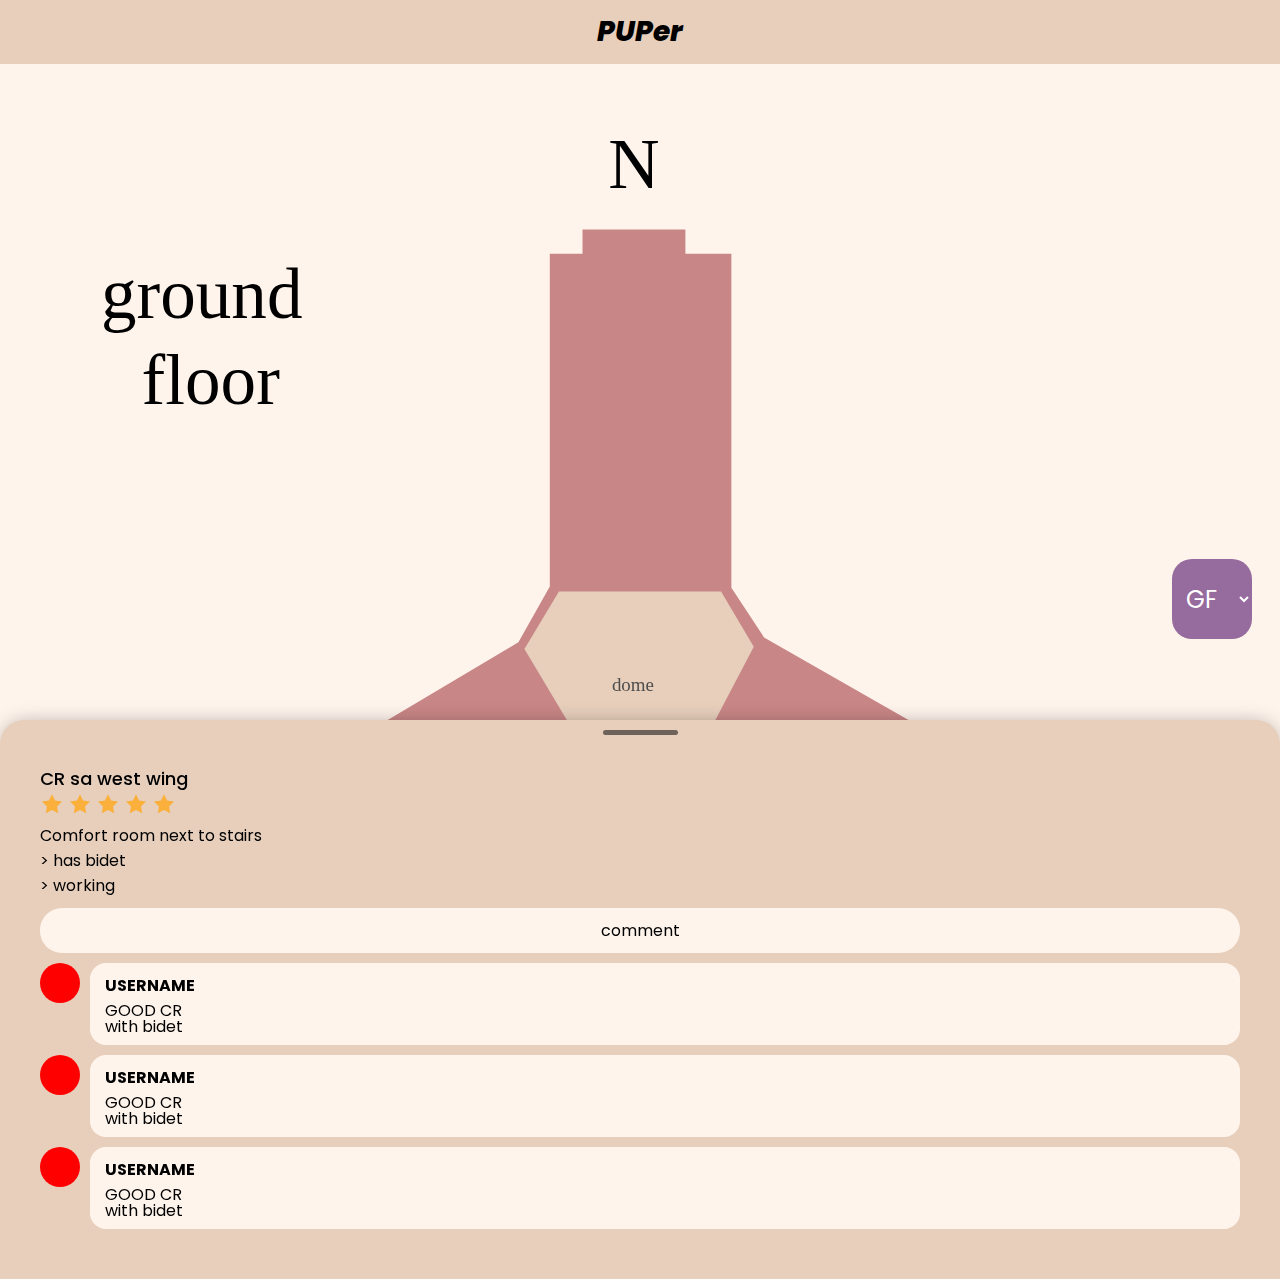
==== homepage.html @ 57a533b7 "html update" ====
﻿<!DOCTYPE html>
<html lang="en">
<head>
    <meta http-equiv="Content-Security-Policy" content="upgrade-insecure-requests">
    <meta charset="UTF-8">
    <meta http-equiv="X-UA-Compatible" content="IE=edge">
    <meta name="viewport" content="width=device-width, initial-scale=1.0">
    <title>PUPer</title>
    <link rel="stylesheet" href="css/style.css">
    <link rel="stylesheet" href="css/homepage.css">
</head>
<body>
    <div class="head sticky">
        <div class="logo">PUPer</div>
    </div>
    <div class="map flex-parent">
        <div>
            <div class="map-img">
                <img id="preview" src="images/map1.svg"  alt="map">
            </div>
        </div>

    </div>
    <div class="floor-selector-parent">
        <select class="floor-selector" onchange="document.getElementById('preview').src = this.value">
            <option value="images/map1.svg" selected>GF</option>
            <option value="images/map2.svg">2nd</option>
            <option value="images/map3.svg">3rd</option>
            <option value="images/map4.svg">4th</option>
            <option value="images/map5.svg">5th</option>
            <option value="images/map6.svg">6th</option>
        </select>
    </div>
    <div class="bottom sheet">
        
        <div class="line"></div>
        <div class="title">
            CR sa west wing
        </div>
        <div class="rating">
            <img src="images/star.svg" alt="star" height="24px">
            <img src="images/star.svg" alt="star" height="24px">
            <img src="images/star.svg" alt="star" height="24px">
            <img src="images/star.svg" alt="star" height="24px">
            <img src="images/star.svg" alt="star" height="24px">
        </div>
        <div class="description">
            Comfort room next to stairs
            <br>> has bidet
            <br>> working
        </div>
        <div class="comments">
            <div class="comment">
                comment
            </div>
            <div class="comment-user">
                <div class="profile"></div>
                <div class="comment-box">
                    <div>
                        <strong>
                            USERNAME
                        </strong> 
                    </div>
                    <div class="comment-txt">
                        GOOD CR
                        <br>with bidet
                    </div>
                </div>
            </div>
            <div class="comment-user">
                <div class="profile"></div>
                <div class="comment-box">
                    <div>
                        <strong>
                            USERNAME
                        </strong> 
                    </div>
                    <div class="comment-txt">
                        GOOD CR
                        <br>with bidet
                    </div>
                </div>
            </div>
            <div class="comment-user">
                <div class="profile"></div>
                <div class="comment-box">
                    <div>
                        <strong>
                            USERNAME
                        </strong> 
                    </div>
                    <div class="comment-txt">
                        GOOD CR
                        <br>with bidet
                    </div>
                </div>
            </div>
            <div class="padding"></div>
        </div>
    </div>
</body>
</html>
---- css/style.css ----
@import url('https://fonts.googleapis.com/css2?family=Poppins:ital,wght@0,400;0,500;1,900&display=swap');
* {
    border: 0;
    padding: 0;
    font-family: 'Poppins', sans-serif;

}

* h1 {
    font-weight: bolder;
    font-style: italic;
    font-size: 50pt;
    color: #2B2B2B;
}
* h2 {
    font-weight: 900;
    font-style: italic;
    padding-top: 10vh;
}
.bidet > h1{
        font-size: 35pt;
        text-align: center;
        padding: 10px 20px;
    }
.bidet > input {
        height: 100px;
        border-radius: 50%;
    }


/* align */
.left {
    /* width: 250px; */
    margin-left: auto; 
    margin-right: 0;
}
body {
    background-color: #E7CFBC;
    height: 100%;
    /* align-content: center; */
    padding-top: 12vh;
}
.flex-parent {
    display: flex;
    justify-content: center;
    align-items: center;
    /* align-content: space-between; */
    flex-direction: column;
    /* border-style: dashed; */
    gap: 10px;
    /* width: 500px; */
}
.sub {
    /* justify-content: left; */
    display: flex;
    align-self: start;
    /* align-content: ; */
    flex-direction: row;
}
.horizontal {
    flex-direction: row;
    width: 290px;
    /* padding-top: 20px; */
    justify-content: space-between;
}
.txt-input {
    width: 250px;
    height: 20px;
    border-radius: 20px;
    padding: 10px 20px;
    background-color: #FFF4EC;
}
.txt-input select {
    /* display: none; */
    /* height: 50px; */
    background-color: #ffffff00;
    width: 100%;
    padding: 0;
}
.button {
    /* height: 20px; */
    font-size: 16px;
    padding: 10px 20px;
    background-color: #C98686;
    color: #ffffff;
    border: 0;
    border-radius: 20px;
    transition-duration: 0.4s;
}
.button:hover {
    background-color: #4CAF50; /* Green */
    color: white;
    cursor: pointer;
}
.login {
    width: 100px;
    padding-right: 165px;
}
.next {
    width: 100px;
}
.not-button {
    background-color: #ffffff00;
    color: #2b2b2ba7;
}
.guest {
    font-size: 11pt;
    padding-top: 40px;
}
.highlight {
    color: #966B9D;
    text-decoration: none;
}
---- css/homepage.css ----
* {
    padding: 0;
    margin: 0;
}
body {
    background-color: #FFF4EC;
    padding: 0;
}
.head  {
    padding: 0;
    border: 0;
    margin: 0;
    background-color: #E7CFBC;
    height: 64px;
}
.sticky{
    top: 0;
    width: 100%;
    position: fixed;
}
.logo {
    font-size: 28px;
    font-weight: 800;
    font-style: italic;
    text-align: center;
    height: 100%;
    line-height: 64px;
}
.map {
    position: fixed;
    top: 64px;
    width: 100%;
    height: 80vh;
    justify-content:start;
}
.floor {
    margin-top: 10px;
    text-align: center;
    width: 100%;
}
.map-img {
    width: 100vw;
    max-height: 60vh;
}
.floor-selector-parent {
    display: flex;
    width: 100vw;
    justify-content: space-around;
    position: fixed;
    top: 64px;
    width: 100vw;
    height: 80vh;
    justify-content:start;
}
.floor-selector {
    width: 80px;
    height: 80px;
    line-height: 50px;
    border-radius: 20px;
    margin-top: 55vh;
    margin-left: auto;
    margin-right: 28px;
    padding: 10px;
    background-color: #966B9D;
    color: white;
    font-size: 24px;
}
.sheet {
    background-color: #E7CFBC;
    border-radius: 24px;
    border-bottom-left-radius: 0;
    border-bottom-right-radius: 0;
    padding: 0 40px;
}
.bottom {
    position: relative;
    margin-top: 80vh;
    height: 100%; 
    display: flex;
    flex-direction: column;
    align-items: flex-start;
    box-shadow: 0 0 20px -4px rgba(0, 0, 0, 0.338);
}
.line {
    background-color: rgba(0, 0, 0, 0.521);
    height: 5px;
    width: 75px;
    margin: 10px 0;
    border-radius: 5px;
    margin-left: auto;
    margin-right: auto;
}
.sheet .title {
    font-size: 18px;
    font-weight: 500;
    padding-top: 20px;
}
.comments {
    /* background-color: #966B9D; */
    width: 100%;
    margin-top: 10px;
}
.comment-user {
    display: flex;
    column-gap: 10px;
    row-gap: 10px;
    padding-top: 10px;
}
.comments .comment {
    width: 100%;
    text-align: center;
    background-color: #FFF4EC;
    padding: 10px 0;
    border-radius: 22px;
    flex-grow: 100;
}
.comment-user .profile {
    height: 40px;
    width: 40px;
    background-color: red;
    border-radius: 50%;
    flex-shrink: 0;
}
.comment-txt {
    line-height: 1rem;
    padding-top: 5px;
    flex-shrink: 2;
}
.comment-box {
    background-color: #FFF4EC;
    width: 100%;
    border-radius: 16px;
    padding: 10px 15px 10px 15px;
}
.padding {
    padding-bottom: 50px;
}
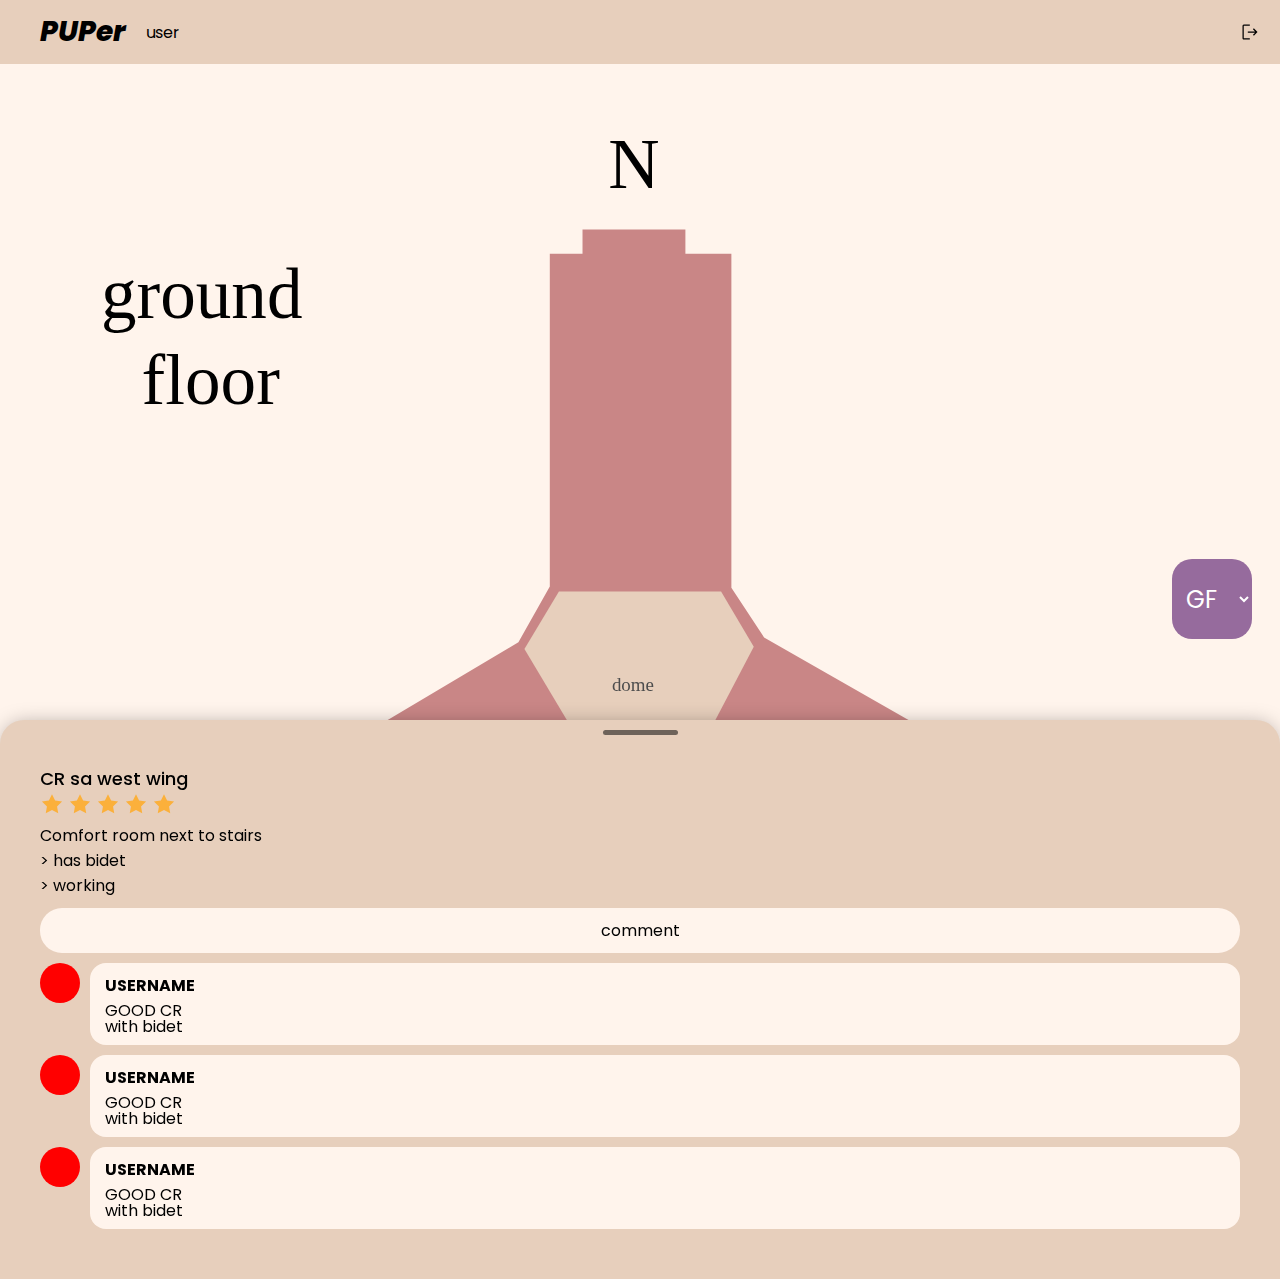
==== commit 5321bc97: "logout button fixed css button" ====
--- a/homepage.html
+++ b/homepage.html
@@ -9,9 +9,15 @@
     <link rel="stylesheet" href="css/style.css">
     <link rel="stylesheet" href="css/homepage.css">
 </head>
-<body>
+<body class="unselectable">
     <div class="head sticky">
         <div class="logo">PUPer</div>
+        <div class="user">user</div>
+        <div style="height: 20px; margin-left: auto; margin-right: 20px;">
+            <a href="index.html">
+                <img src="images/logout.svg" height="20px" alt="logout">
+            </a>
+        </div>
     </div>
     <div class="map flex-parent">
         <div>
--- a/css/style.css
+++ b/css/style.css
@@ -4,6 +4,14 @@
     padding: 0;
     font-family: 'Poppins', sans-serif;
 
+}
+.unselectable {
+    -webkit-touch-callout: none;
+    -webkit-user-select: none;
+    -khtml-user-select: none;
+    -moz-user-select: none;
+    -ms-user-select: none;
+    user-select: none;
 }
 
 * h1 {
@@ -95,6 +103,7 @@
 .login {
     width: 100px;
     padding-right: 165px;
+    background-color: #966B9D;
 }
 .next {
     width: 100px;
@@ -110,4 +119,16 @@
 .highlight {
     color: #966B9D;
     text-decoration: none;
+}
+.errorcheck {
+    color: white;
+    width: 290px;
+    text-align: center;
+    /* position: fixed; */
+    background-color: red;
+    margin: 0;
+    padding: 0;
+    border-radius: 50px;
+    font-size: .75rem;
+    font-weight: bold;
 }--- a/css/homepage.css
+++ b/css/homepage.css
@@ -2,6 +2,7 @@
     padding: 0;
     margin: 0;
 }
+
 body {
     background-color: #FFF4EC;
     padding: 0;
@@ -12,6 +13,9 @@
     margin: 0;
     background-color: #E7CFBC;
     height: 64px;
+    display: flex;
+    align-items: center;
+    justify-content: space-around;
 }
 .sticky{
     top: 0;
@@ -25,6 +29,11 @@
     text-align: center;
     height: 100%;
     line-height: 64px;
+    margin-left: 40px;
+}
+.user {
+    margin-left: 20px;
+    margin-right: auto;
 }
 .map {
     position: fixed;
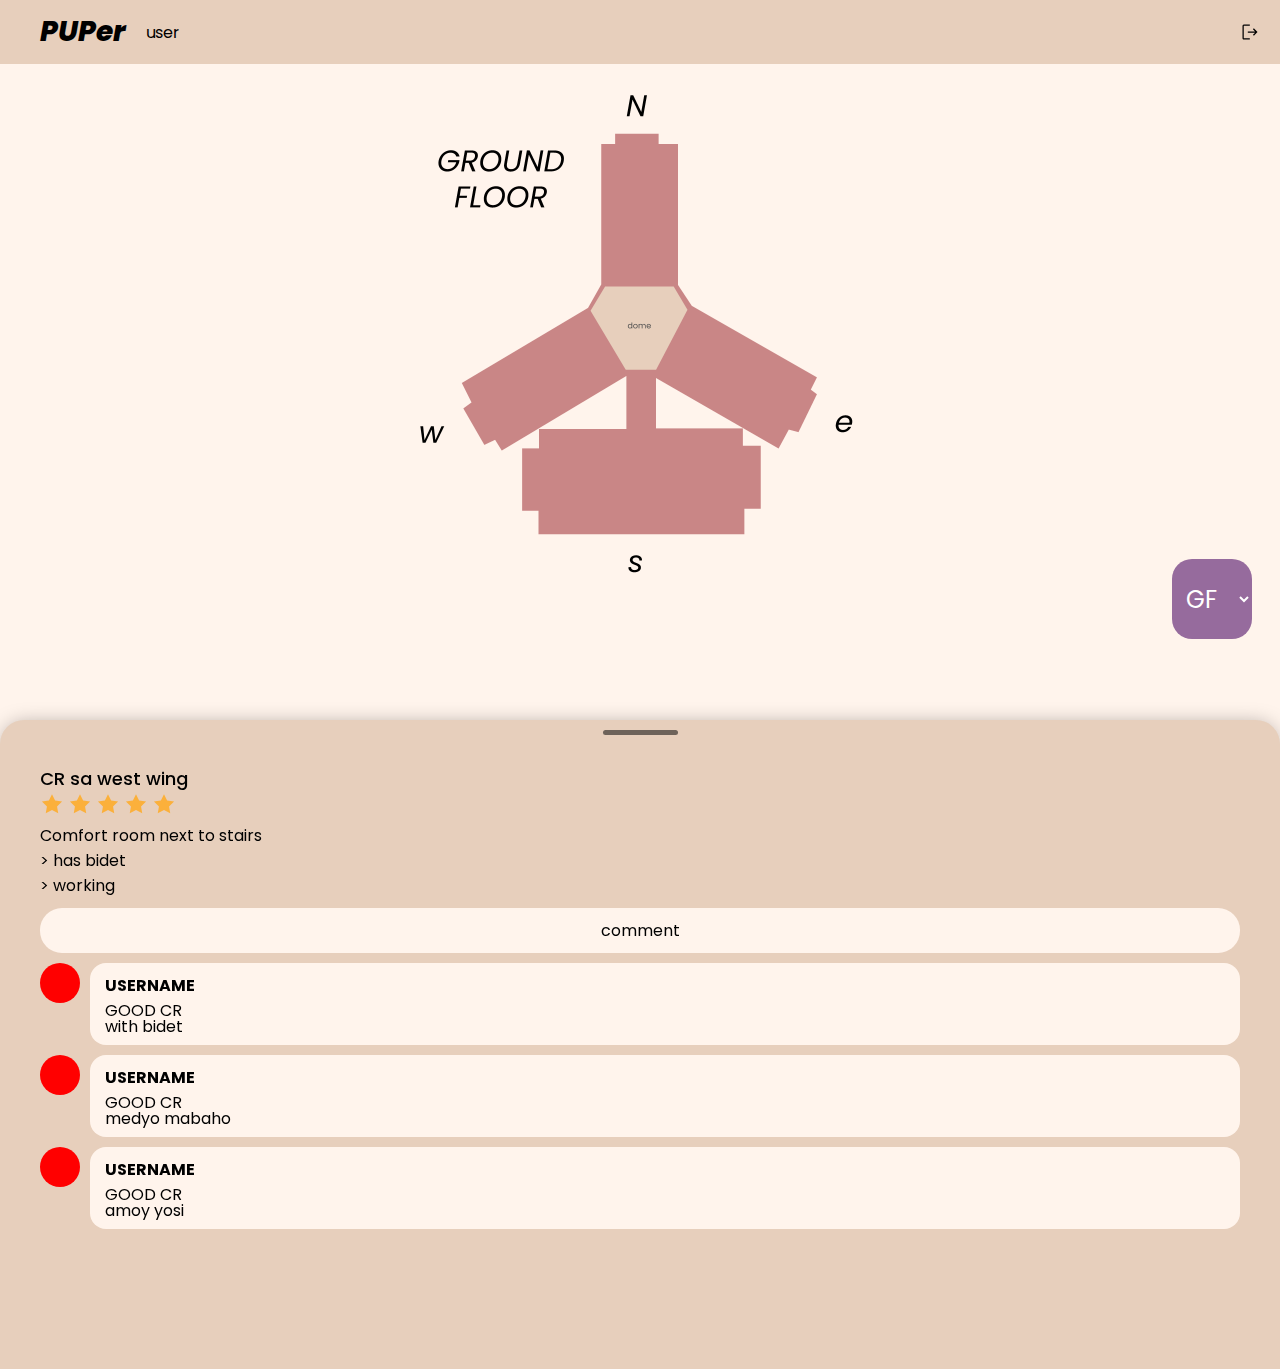
==== commit 0a3d0aab: "majoy" ====
--- a/homepage.html
+++ b/homepage.html
@@ -14,7 +14,7 @@
         <div class="logo">PUPer</div>
         <div class="user">user</div>
         <div style="height: 20px; margin-left: auto; margin-right: 20px;">
-            <a href="index.html">
+            <a href="/">
                 <img src="images/logout.svg" height="20px" alt="logout">
             </a>
         </div>
@@ -22,19 +22,19 @@
     <div class="map flex-parent">
         <div>
             <div class="map-img">
-                <img id="preview" src="images/map1.svg"  alt="map">
+                <img id="preview" src="images/map1.png"  alt="map">
             </div>
         </div>
 
     </div>
     <div class="floor-selector-parent">
         <select class="floor-selector" onchange="document.getElementById('preview').src = this.value">
-            <option value="images/map1.svg" selected>GF</option>
-            <option value="images/map2.svg">2nd</option>
-            <option value="images/map3.svg">3rd</option>
-            <option value="images/map4.svg">4th</option>
-            <option value="images/map5.svg">5th</option>
-            <option value="images/map6.svg">6th</option>
+            <option value="images/map1.png" selected>GF</option>
+            <option value="images/map2.png">2nd</option>
+            <option value="images/map3.png">3rd</option>
+            <option value="images/map4.png">4th</option>
+            <option value="images/map5.png">5th</option>
+            <option value="images/map6.png">6th</option>
         </select>
     </div>
     <div class="bottom sheet">
@@ -83,7 +83,7 @@
                     </div>
                     <div class="comment-txt">
                         GOOD CR
-                        <br>with bidet
+                        <br>medyo mabaho
                     </div>
                 </div>
             </div>
@@ -97,7 +97,7 @@
                     </div>
                     <div class="comment-txt">
                         GOOD CR
-                        <br>with bidet
+                        <br>amoy yosi
                     </div>
                 </div>
             </div>
--- a/css/style.css
+++ b/css/style.css
@@ -19,6 +19,12 @@
     font-style: italic;
     font-size: 50pt;
     color: #2B2B2B;
+    margin: 0;
+    line-height: 1;
+}
+h1.smaller{
+    font-size: 30pt;
+    padding-top: 40px;
 }
 * h2 {
     font-weight: 900;
@@ -29,6 +35,7 @@
         font-size: 35pt;
         text-align: center;
         padding: 10px 20px;
+        line-height: 1.25;
     }
 .bidet > input {
         height: 100px;
@@ -92,7 +99,7 @@
     background-color: #C98686;
     color: #ffffff;
     border: 0;
-    border-radius: 20px;
+    border-radius: 30px;
     transition-duration: 0.4s;
 }
 .button:hover {
@@ -102,8 +109,10 @@
 }
 .login {
     width: 100px;
-    padding-right: 165px;
+    padding-right: 130px;
     background-color: #966B9D;
+    text-align: center;
+    text-decoration: none;
 }
 .next {
     width: 100px;
@@ -125,10 +134,20 @@
     width: 290px;
     text-align: center;
     /* position: fixed; */
-    background-color: red;
+    background-color: rgb(140, 0, 0);
     margin: 0;
     padding: 0;
     border-radius: 50px;
     font-size: .75rem;
     font-weight: bold;
+}
+.note  {
+    width: 260px;
+    text-align: justify;
+    padding: 0 10px 0 10px;
+    font-size: small;
+    line-height: 1.2;
+}
+.padding {
+    padding-top: 10vh;
 }--- a/css/homepage.css
+++ b/css/homepage.css
@@ -47,8 +47,8 @@
     text-align: center;
     width: 100%;
 }
-.map-img {
-    width: 100vw;
+.map-img img {
+    width: auto;
     max-height: 60vh;
 }
 .floor-selector-parent {
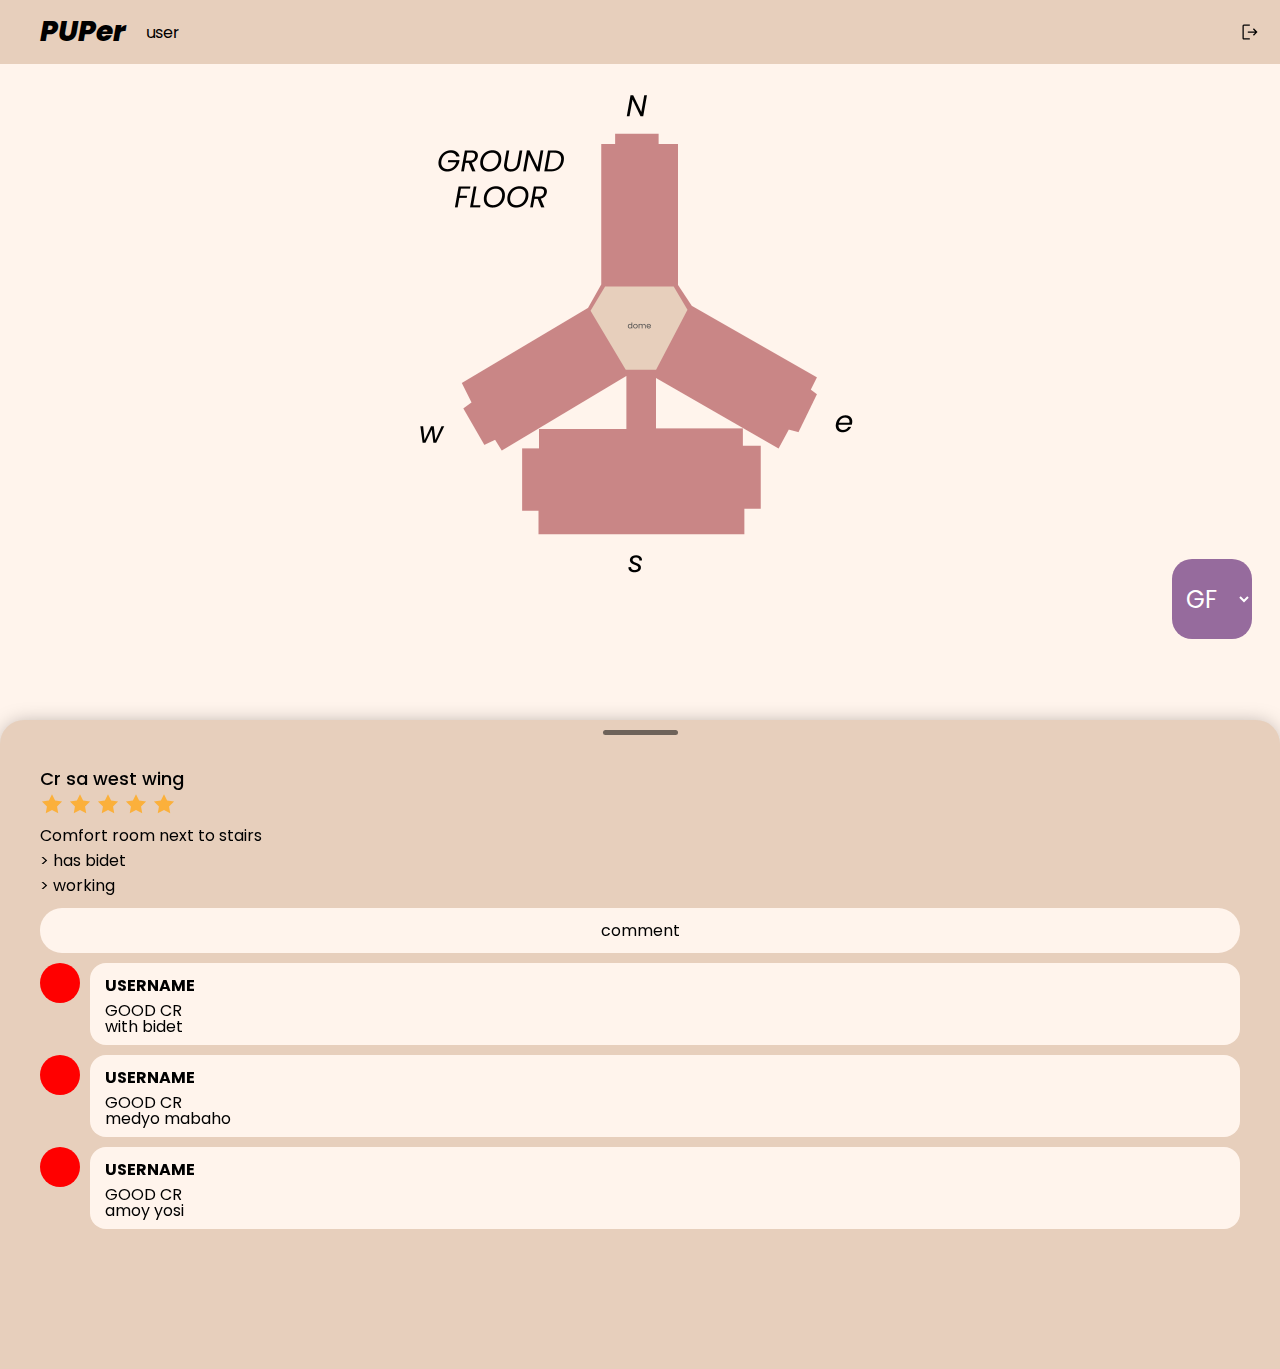
==== commit 4abaa804: "radio button" ====
--- a/homepage.html
+++ b/homepage.html
@@ -28,6 +28,19 @@
 
     </div>
     <div class="floor-selector-parent">
+        <div class="cr-select map flex-parent">
+            <div>
+                <div class="cr">
+                    <input type="radio" name="3rd" id="3rdN">
+                    <label for="3rdN"><div class="northcr"></div></label>
+                    <input type="radio" name="3rd" id="3rdE" >
+                    <label for="3rdE"><div class="eastcr"></div></label>
+                    <input type="radio" name="3rd" id="3rdW">
+                    <label for="3rdW"><div class="westcr"></div></label>
+                </div>
+                <img id="preview" src="images/map1.png"  alt="map">
+            </div>
+        </div>
         <select class="floor-selector" onchange="document.getElementById('preview').src = this.value">
             <option value="images/map1.png" selected>GF</option>
             <option value="images/map2.png">2nd</option>
@@ -41,7 +54,7 @@
         
         <div class="line"></div>
         <div class="title">
-            CR sa west wing
+            <span>Cr sa west wing</span>
         </div>
         <div class="rating">
             <img src="images/star.svg" alt="star" height="24px">
--- a/css/homepage.css
+++ b/css/homepage.css
@@ -143,4 +143,52 @@
 }
 .padding {
     padding-bottom: 50px;
+}
+.cr-select {
+    width: auto;
+    max-height: 60vh;
+    justify-content: flex-start;
+    width: 100vw;
+}
+.cr-select > div {
+    background-color: #6b9d7300;
+    margin-left: auto;
+    margin-right: auto;
+}
+.cr {
+    position: absolute;
+    z-index: 400;
+}
+.cr input{
+    display: none;
+    width: 20px;
+}
+.cr label div{
+    width: 9vh;
+    height: 9vh;
+    background-color: #966b9d00;
+    position: relative;
+
+}
+/* debugging */
+.cr input:checked + label>div{
+    /* color: red; */
+    background-color: rgb(253, 0, 0);
+}
+.cr-select img {
+    width: auto;
+    max-height: 60vh;
+    opacity: 0%;
+}
+.northcr {
+    right: -28.3869vh !important; 
+    bottom: -15.2355vh !important;
+}
+.eastcr{
+    top: 20.3743vh !important; 
+    left: 31.6459vh !important;
+}
+.westcr{
+    top: 6.20535vh !important; 
+    left: 18.3494vh !important;
 }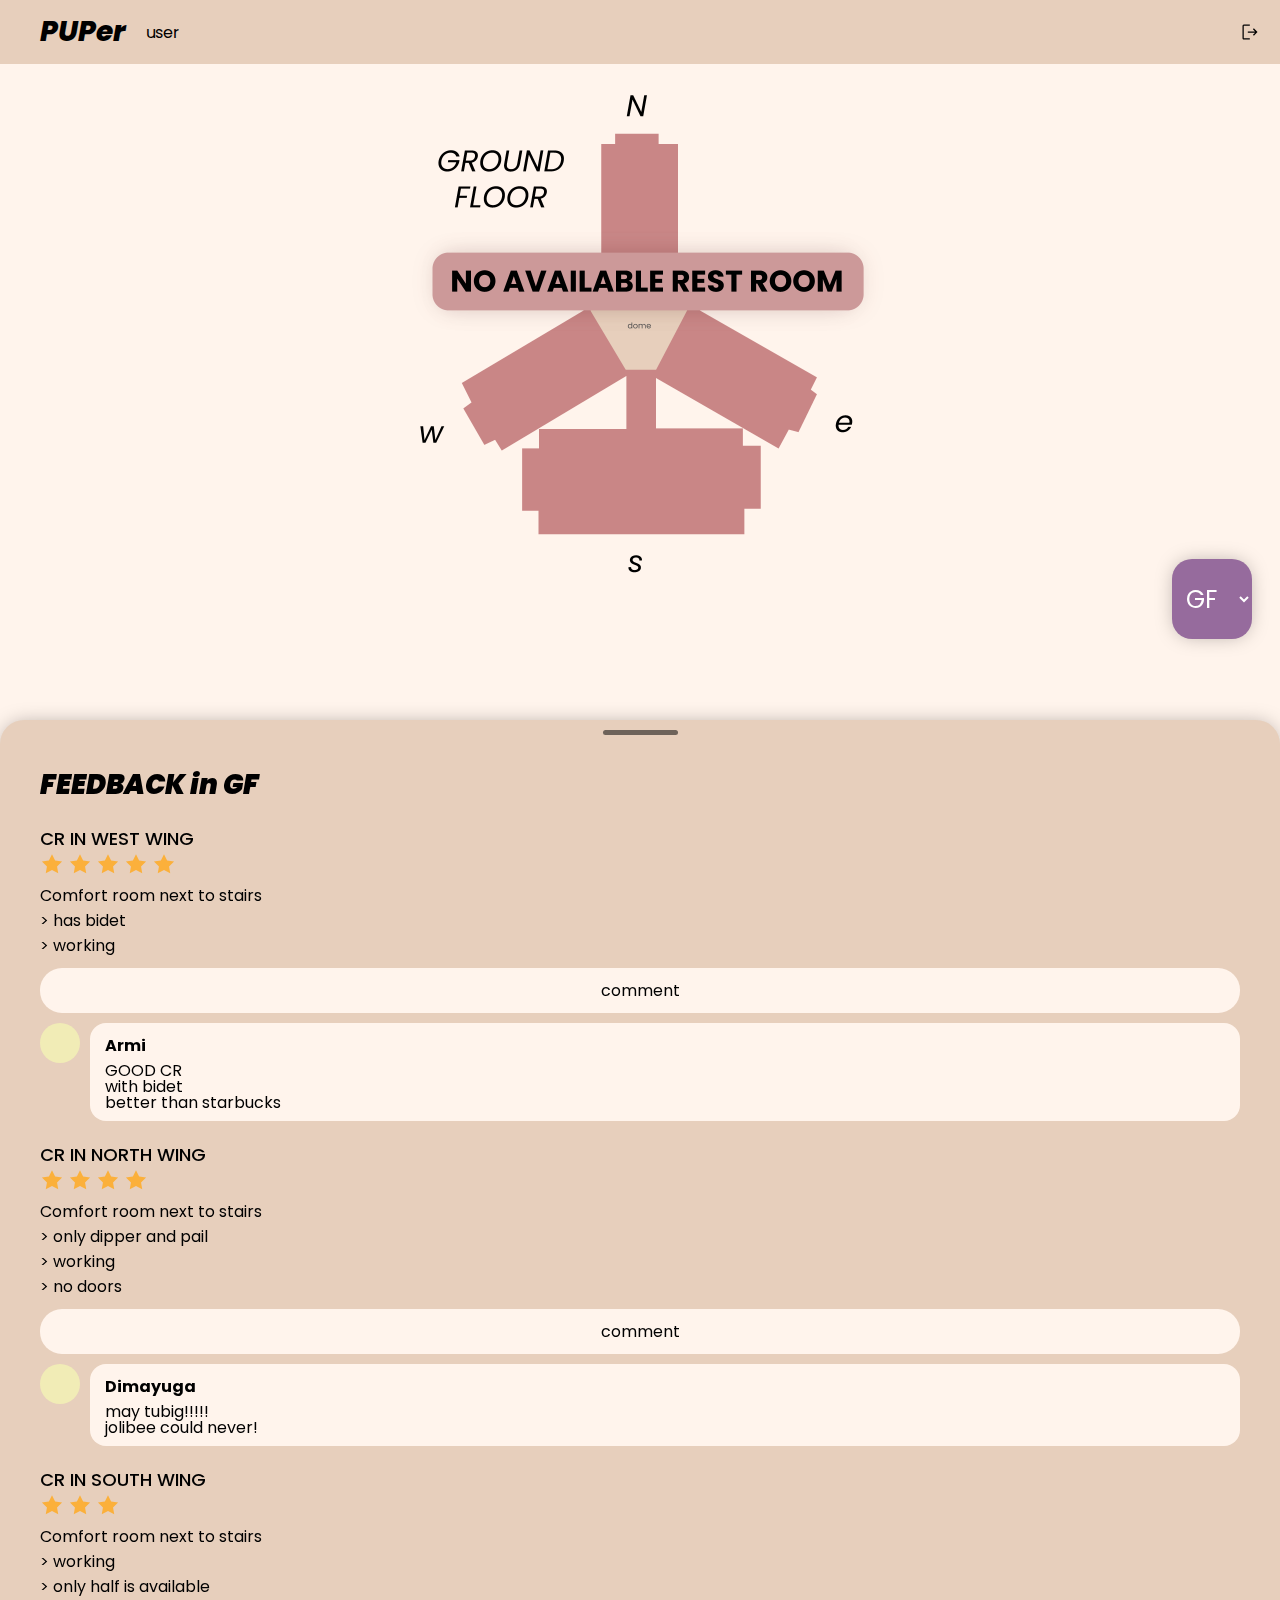
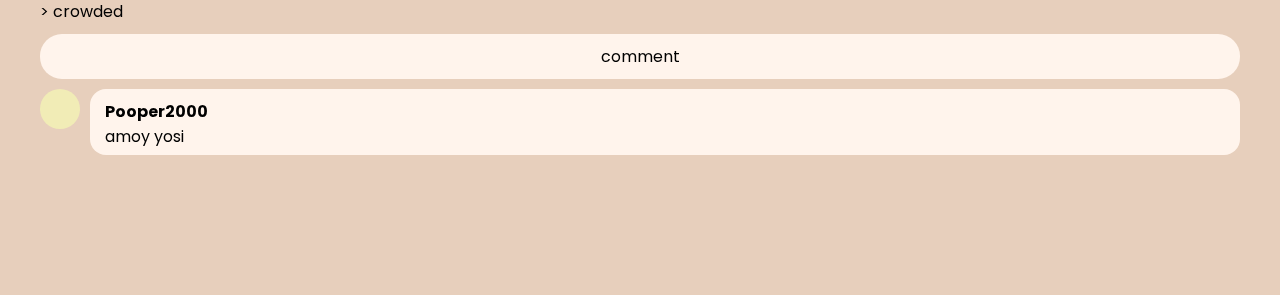
==== commit eddf1b1a: "finalization" ====
--- a/homepage.html
+++ b/homepage.html
@@ -28,20 +28,21 @@
 
     </div>
     <div class="floor-selector-parent">
-        <div class="cr-select map flex-parent">
+        <!-- <div class="cr-select map flex-parent">
             <div>
                 <div class="cr">
-                    <input type="radio" name="3rd" id="3rdN">
+                    <input type="radio" name="3rd" id="3rdN" class="northcr">
                     <label for="3rdN"><div class="northcr"></div></label>
-                    <input type="radio" name="3rd" id="3rdE" >
+                    <input type="radio" name="3rd" id="3rdE" class="eastcr">
                     <label for="3rdE"><div class="eastcr"></div></label>
-                    <input type="radio" name="3rd" id="3rdW">
+                    <input type="radio" name="3rd" id="3rdW" class="westcr">
                     <label for="3rdW"><div class="westcr"></div></label>
                 </div>
                 <img id="preview" src="images/map1.png"  alt="map">
             </div>
-        </div>
-        <select class="floor-selector" onchange="document.getElementById('preview').src = this.value">
+        </div> -->
+        <select class="floor-selector" onchange="document.getElementById('preview').src = this.value; 
+        document.getElementById('floor123').textContent = this.options[this.selectedIndex].text;" >
             <option value="images/map1.png" selected>GF</option>
             <option value="images/map2.png">2nd</option>
             <option value="images/map3.png">3rd</option>
@@ -51,10 +52,14 @@
         </select>
     </div>
     <div class="bottom sheet">
-        
         <div class="line"></div>
         <div class="title">
-            <span>Cr sa west wing</span>
+            <H2 class="feed">
+                FEEDBACK in <a id="floor123">GF</a>
+            </H2>
+        </div>
+        <div class="title">
+            <span>CR IN WEST WING</span>
         </div>
         <div class="rating">
             <img src="images/star.svg" alt="star" height="24px">
@@ -77,40 +82,77 @@
                 <div class="comment-box">
                     <div>
                         <strong>
-                            USERNAME
+                            Armi
                         </strong> 
                     </div>
                     <div class="comment-txt">
                         GOOD CR
                         <br>with bidet
+                        <br>better than starbucks
                     </div>
                 </div>
             </div>
+            <div class="title">
+                <span>CR IN NORTH WING</span>
+            </div>
+            <div class="rating">
+                <img src="images/star.svg" alt="star" height="24px">
+                <img src="images/star.svg" alt="star" height="24px">
+                <img src="images/star.svg" alt="star" height="24px">
+                <img src="images/star.svg" alt="star" height="24px">
+            </div>
+            <div class="description">
+                Comfort room next to stairs
+                <br>> only dipper and pail
+                <br>> working
+                <br>> no doors
+            </div>
+            <div class="comments">
+                <div class="comment">
+                    comment
+                </div>
             <div class="comment-user">
                 <div class="profile"></div>
                 <div class="comment-box">
                     <div>
                         <strong>
-                            USERNAME
+                            Dimayuga
                         </strong> 
                     </div>
                     <div class="comment-txt">
-                        GOOD CR
-                        <br>medyo mabaho
+                        may tubig!!!!!
+                        <br>jolibee could never!
                     </div>
                 </div>
             </div>
+            <div class="title">
+                <span>CR IN SOUTH WING</span>
+            </div>
+            <div class="rating">
+                <img src="images/star.svg" alt="star" height="24px">
+                <img src="images/star.svg" alt="star" height="24px">
+                <img src="images/star.svg" alt="star" height="24px">
+            </div>
+            <div class="description">
+                Comfort room next to stairs
+                <br>> working
+                <br>> only half is available
+                <br>> crowded
+            </div>
+            <div class="comments">
+                <div class="comment">
+                    comment
+                </div>
             <div class="comment-user">
                 <div class="profile"></div>
                 <div class="comment-box">
                     <div>
                         <strong>
-                            USERNAME
+                            Pooper2000
                         </strong> 
                     </div>
                     <div class="comment-txt">
-                        GOOD CR
-                        <br>amoy yosi
+                        amoy yosi
                     </div>
                 </div>
             </div>
--- a/css/homepage.css
+++ b/css/homepage.css
@@ -73,6 +73,7 @@
     background-color: #966B9D;
     color: white;
     font-size: 24px;
+    box-shadow: 0 0 20px -4px rgba(0, 0, 0, 0.338);
 }
 .sheet {
     background-color: #E7CFBC;
@@ -126,7 +127,7 @@
 .comment-user .profile {
     height: 40px;
     width: 40px;
-    background-color: red;
+    background-color: rgb(241, 236, 182);
     border-radius: 50%;
     flex-shrink: 0;
 }
@@ -191,4 +192,8 @@
 .westcr{
     top: 6.20535vh !important; 
     left: 18.3494vh !important;
+}
+.feed {
+    margin-top: 0;
+    padding-top: 0;
 }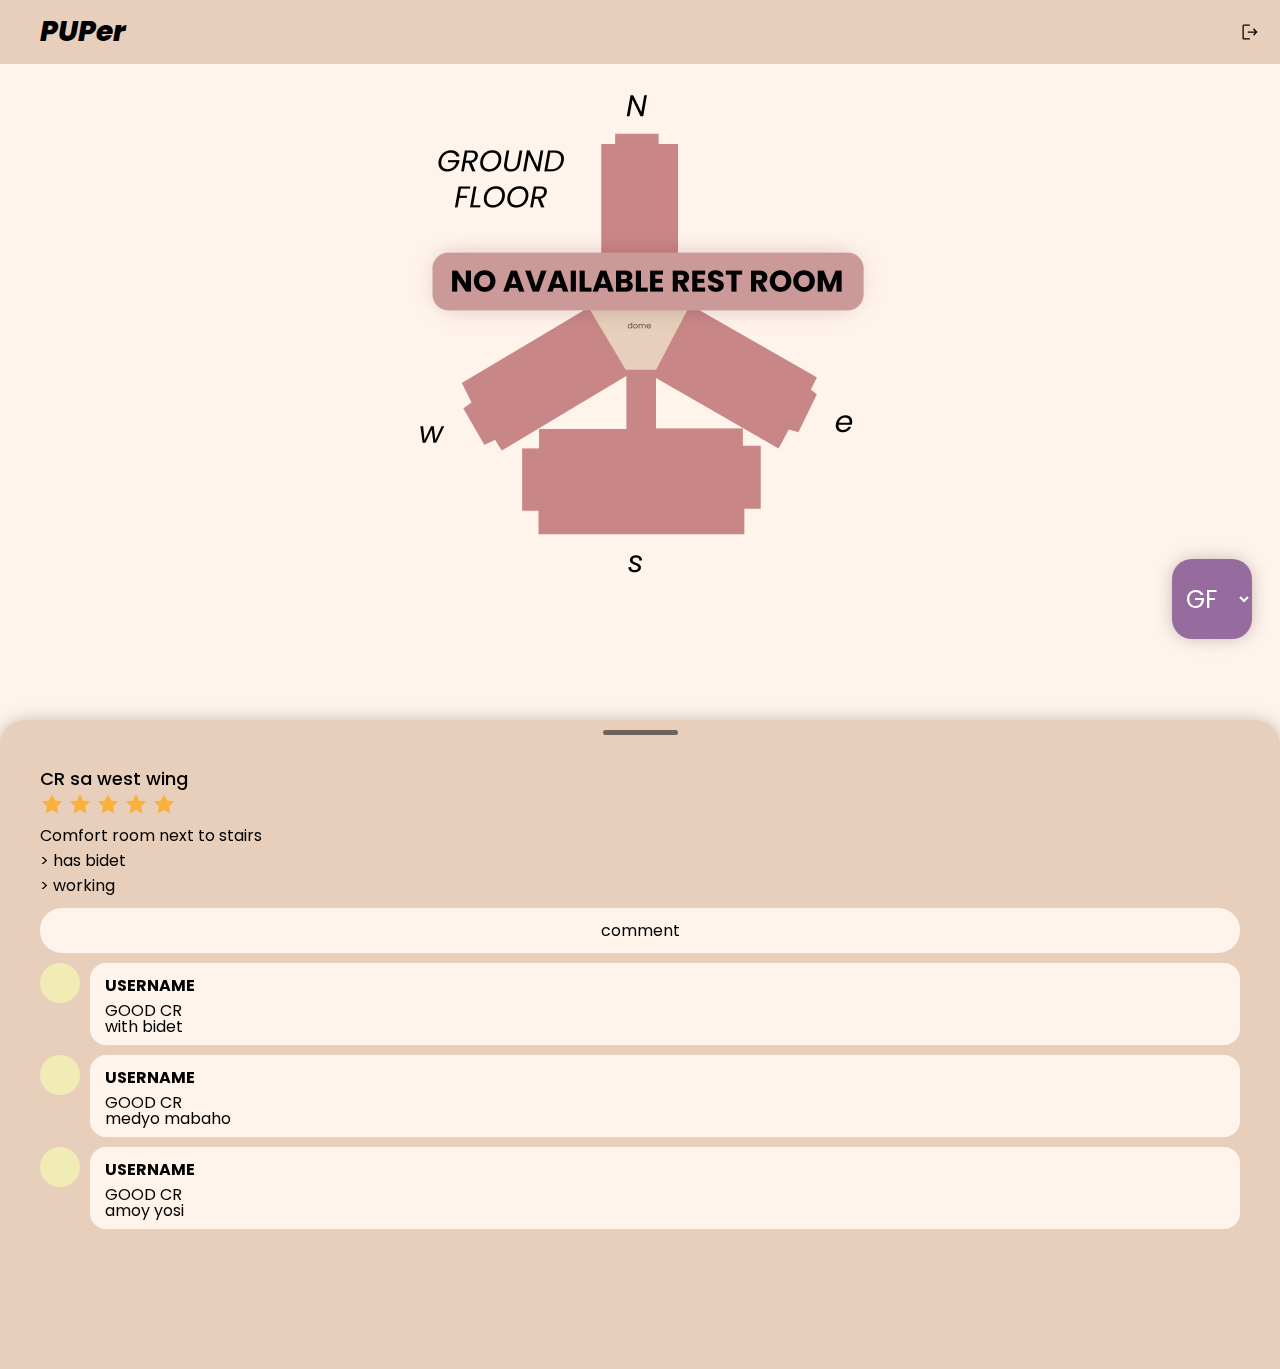
==== commit a5e4b302: "id in homepage" ====
--- a/homepage.html
+++ b/homepage.html
@@ -8,13 +8,17 @@
     <title>PUPer</title>
     <link rel="stylesheet" href="css/style.css">
     <link rel="stylesheet" href="css/homepage.css">
+    <!--<script language="JavaScript" type="text/javascript" src="js/getusername.js">
+    </script>-->
 </head>
 <body class="unselectable">
     <div class="head sticky">
         <div class="logo">PUPer</div>
-        <div class="user">user</div>
+        <div class="user" id="userDisplayHeader">user</div>
+        <script language="JavaScript" type="text/javascript" src="js/usernamedisplay.js">
+        </script>
         <div style="height: 20px; margin-left: auto; margin-right: 20px;">
-            <a href="/">
+            <a href="index.html">
                 <img src="images/logout.svg" height="20px" alt="logout">
             </a>
         </div>
@@ -28,21 +32,7 @@
 
     </div>
     <div class="floor-selector-parent">
-        <!-- <div class="cr-select map flex-parent">
-            <div>
-                <div class="cr">
-                    <input type="radio" name="3rd" id="3rdN" class="northcr">
-                    <label for="3rdN"><div class="northcr"></div></label>
-                    <input type="radio" name="3rd" id="3rdE" class="eastcr">
-                    <label for="3rdE"><div class="eastcr"></div></label>
-                    <input type="radio" name="3rd" id="3rdW" class="westcr">
-                    <label for="3rdW"><div class="westcr"></div></label>
-                </div>
-                <img id="preview" src="images/map1.png"  alt="map">
-            </div>
-        </div> -->
-        <select class="floor-selector" onchange="document.getElementById('preview').src = this.value; 
-        document.getElementById('floor123').textContent = this.options[this.selectedIndex].text;" >
+        <select class="floor-selector" onchange="document.getElementById('preview').src = this.value">
             <option value="images/map1.png" selected>GF</option>
             <option value="images/map2.png">2nd</option>
             <option value="images/map3.png">3rd</option>
@@ -52,14 +42,10 @@
         </select>
     </div>
     <div class="bottom sheet">
+        
         <div class="line"></div>
         <div class="title">
-            <H2 class="feed">
-                FEEDBACK in <a id="floor123">GF</a>
-            </H2>
-        </div>
-        <div class="title">
-            <span>CR IN WEST WING</span>
+            CR sa west wing
         </div>
         <div class="rating">
             <img src="images/star.svg" alt="star" height="24px">
@@ -82,77 +68,40 @@
                 <div class="comment-box">
                     <div>
                         <strong>
-                            Armi
+                            USERNAME
                         </strong> 
                     </div>
                     <div class="comment-txt">
                         GOOD CR
                         <br>with bidet
-                        <br>better than starbucks
                     </div>
                 </div>
             </div>
-            <div class="title">
-                <span>CR IN NORTH WING</span>
-            </div>
-            <div class="rating">
-                <img src="images/star.svg" alt="star" height="24px">
-                <img src="images/star.svg" alt="star" height="24px">
-                <img src="images/star.svg" alt="star" height="24px">
-                <img src="images/star.svg" alt="star" height="24px">
-            </div>
-            <div class="description">
-                Comfort room next to stairs
-                <br>> only dipper and pail
-                <br>> working
-                <br>> no doors
-            </div>
-            <div class="comments">
-                <div class="comment">
-                    comment
-                </div>
             <div class="comment-user">
                 <div class="profile"></div>
                 <div class="comment-box">
                     <div>
                         <strong>
-                            Dimayuga
+                            USERNAME
                         </strong> 
                     </div>
                     <div class="comment-txt">
-                        may tubig!!!!!
-                        <br>jolibee could never!
+                        GOOD CR
+                        <br>medyo mabaho
                     </div>
                 </div>
             </div>
-            <div class="title">
-                <span>CR IN SOUTH WING</span>
-            </div>
-            <div class="rating">
-                <img src="images/star.svg" alt="star" height="24px">
-                <img src="images/star.svg" alt="star" height="24px">
-                <img src="images/star.svg" alt="star" height="24px">
-            </div>
-            <div class="description">
-                Comfort room next to stairs
-                <br>> working
-                <br>> only half is available
-                <br>> crowded
-            </div>
-            <div class="comments">
-                <div class="comment">
-                    comment
-                </div>
             <div class="comment-user">
                 <div class="profile"></div>
                 <div class="comment-box">
                     <div>
                         <strong>
-                            Pooper2000
+                            USERNAME
                         </strong> 
                     </div>
                     <div class="comment-txt">
-                        amoy yosi
+                        GOOD CR
+                        <br>amoy yosi
                     </div>
                 </div>
             </div>
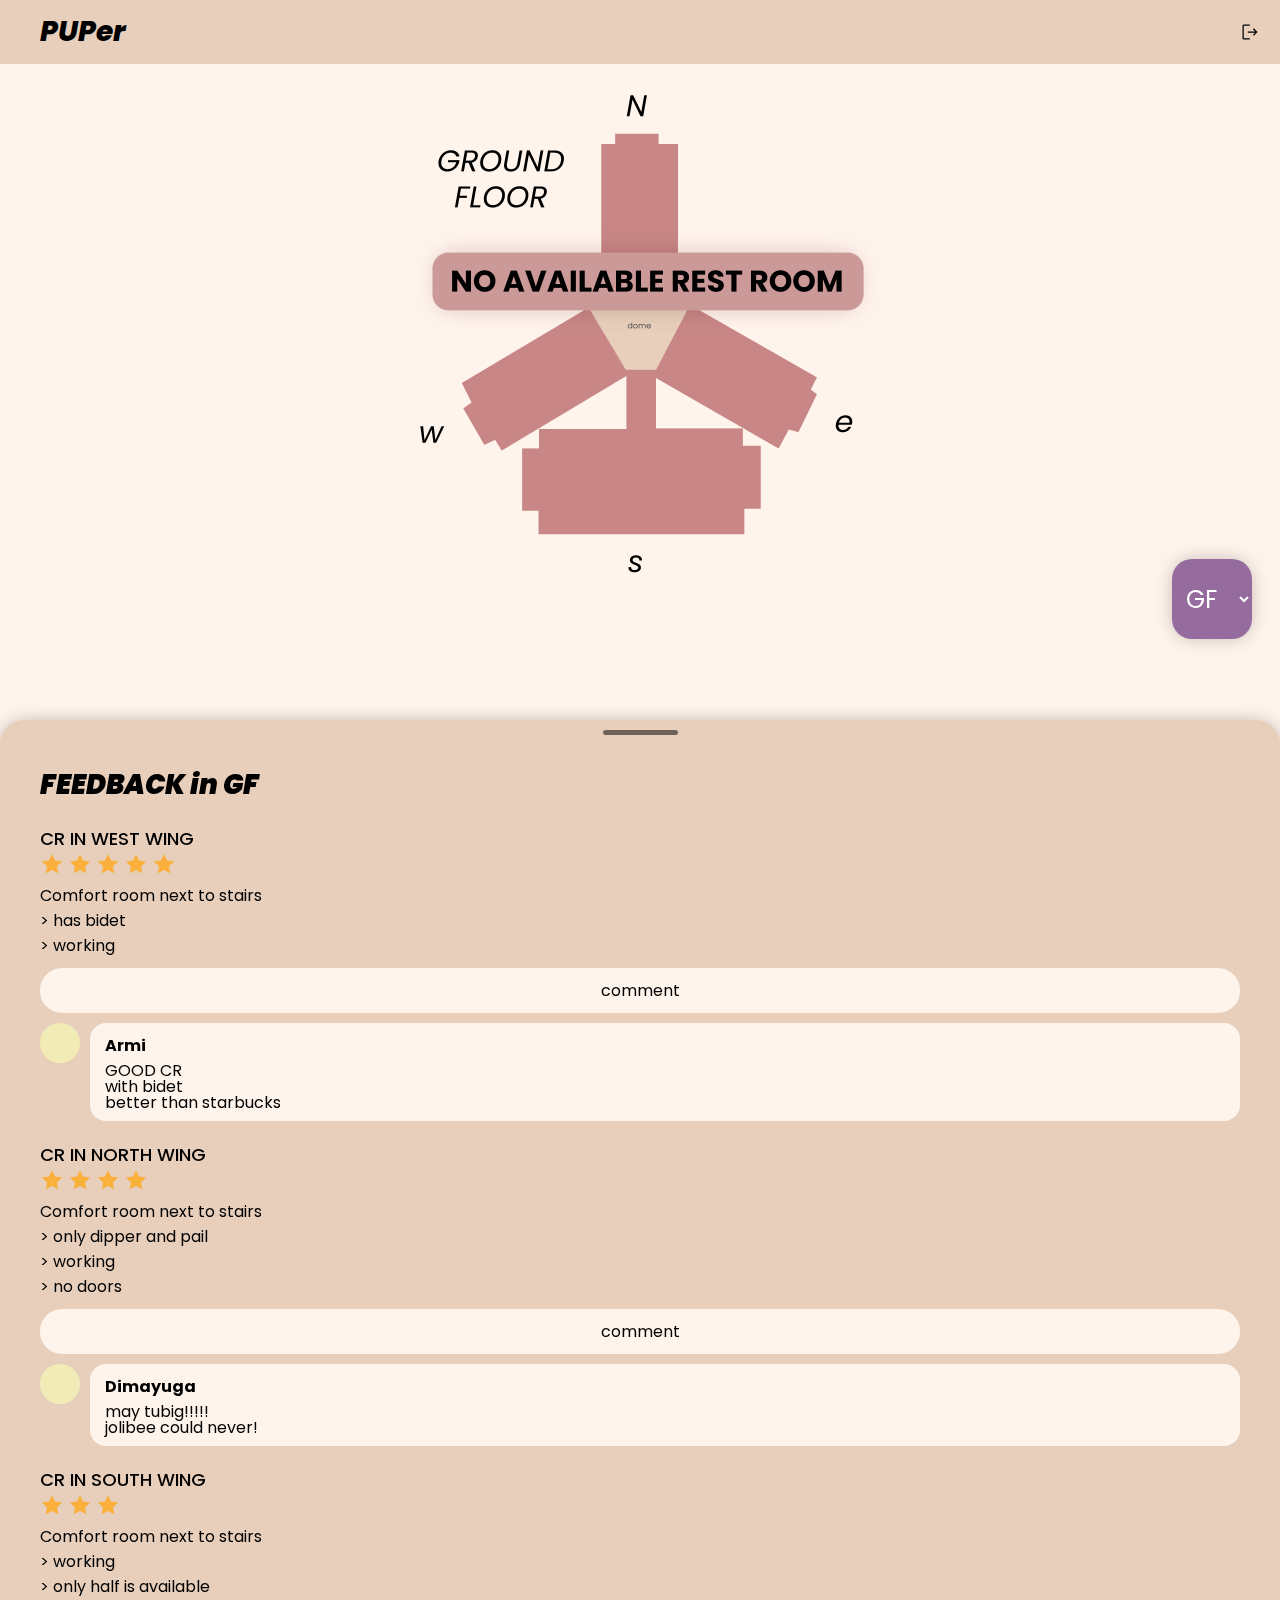
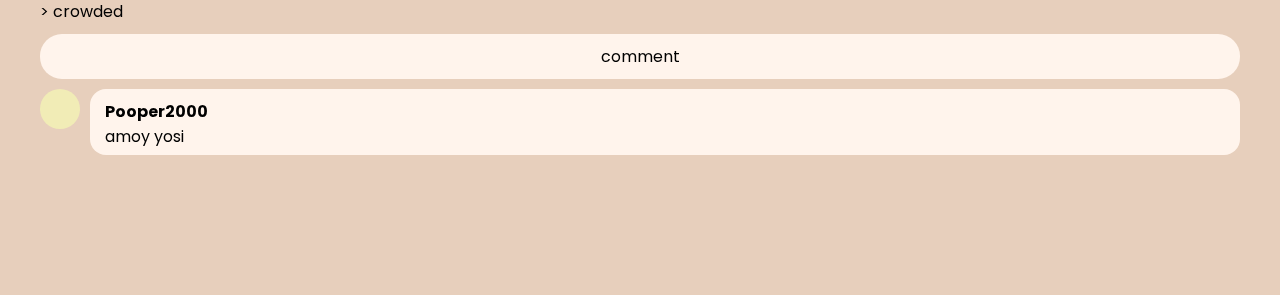
==== commit 6522425d: "Merge branch 'master' of https://github.com/AALAdrian/PUPER" ====
--- a/homepage.html
+++ b/homepage.html
@@ -32,7 +32,21 @@
 
     </div>
     <div class="floor-selector-parent">
-        <select class="floor-selector" onchange="document.getElementById('preview').src = this.value">
+        <!-- <div class="cr-select map flex-parent">
+            <div>
+                <div class="cr">
+                    <input type="radio" name="3rd" id="3rdN" class="northcr">
+                    <label for="3rdN"><div class="northcr"></div></label>
+                    <input type="radio" name="3rd" id="3rdE" class="eastcr">
+                    <label for="3rdE"><div class="eastcr"></div></label>
+                    <input type="radio" name="3rd" id="3rdW" class="westcr">
+                    <label for="3rdW"><div class="westcr"></div></label>
+                </div>
+                <img id="preview" src="images/map1.png"  alt="map">
+            </div>
+        </div> -->
+        <select class="floor-selector" onchange="document.getElementById('preview').src = this.value; 
+        document.getElementById('floor123').textContent = this.options[this.selectedIndex].text;" >
             <option value="images/map1.png" selected>GF</option>
             <option value="images/map2.png">2nd</option>
             <option value="images/map3.png">3rd</option>
@@ -42,10 +56,14 @@
         </select>
     </div>
     <div class="bottom sheet">
-        
         <div class="line"></div>
         <div class="title">
-            CR sa west wing
+            <H2 class="feed">
+                FEEDBACK in <a id="floor123">GF</a>
+            </H2>
+        </div>
+        <div class="title">
+            <span>CR IN WEST WING</span>
         </div>
         <div class="rating">
             <img src="images/star.svg" alt="star" height="24px">
@@ -68,40 +86,77 @@
                 <div class="comment-box">
                     <div>
                         <strong>
-                            USERNAME
+                            Armi
                         </strong> 
                     </div>
                     <div class="comment-txt">
                         GOOD CR
                         <br>with bidet
+                        <br>better than starbucks
                     </div>
                 </div>
             </div>
+            <div class="title">
+                <span>CR IN NORTH WING</span>
+            </div>
+            <div class="rating">
+                <img src="images/star.svg" alt="star" height="24px">
+                <img src="images/star.svg" alt="star" height="24px">
+                <img src="images/star.svg" alt="star" height="24px">
+                <img src="images/star.svg" alt="star" height="24px">
+            </div>
+            <div class="description">
+                Comfort room next to stairs
+                <br>> only dipper and pail
+                <br>> working
+                <br>> no doors
+            </div>
+            <div class="comments">
+                <div class="comment">
+                    comment
+                </div>
             <div class="comment-user">
                 <div class="profile"></div>
                 <div class="comment-box">
                     <div>
                         <strong>
-                            USERNAME
+                            Dimayuga
                         </strong> 
                     </div>
                     <div class="comment-txt">
-                        GOOD CR
-                        <br>medyo mabaho
+                        may tubig!!!!!
+                        <br>jolibee could never!
                     </div>
                 </div>
             </div>
+            <div class="title">
+                <span>CR IN SOUTH WING</span>
+            </div>
+            <div class="rating">
+                <img src="images/star.svg" alt="star" height="24px">
+                <img src="images/star.svg" alt="star" height="24px">
+                <img src="images/star.svg" alt="star" height="24px">
+            </div>
+            <div class="description">
+                Comfort room next to stairs
+                <br>> working
+                <br>> only half is available
+                <br>> crowded
+            </div>
+            <div class="comments">
+                <div class="comment">
+                    comment
+                </div>
             <div class="comment-user">
                 <div class="profile"></div>
                 <div class="comment-box">
                     <div>
                         <strong>
-                            USERNAME
+                            Pooper2000
                         </strong> 
                     </div>
                     <div class="comment-txt">
-                        GOOD CR
-                        <br>amoy yosi
+                        amoy yosi
                     </div>
                 </div>
             </div>
